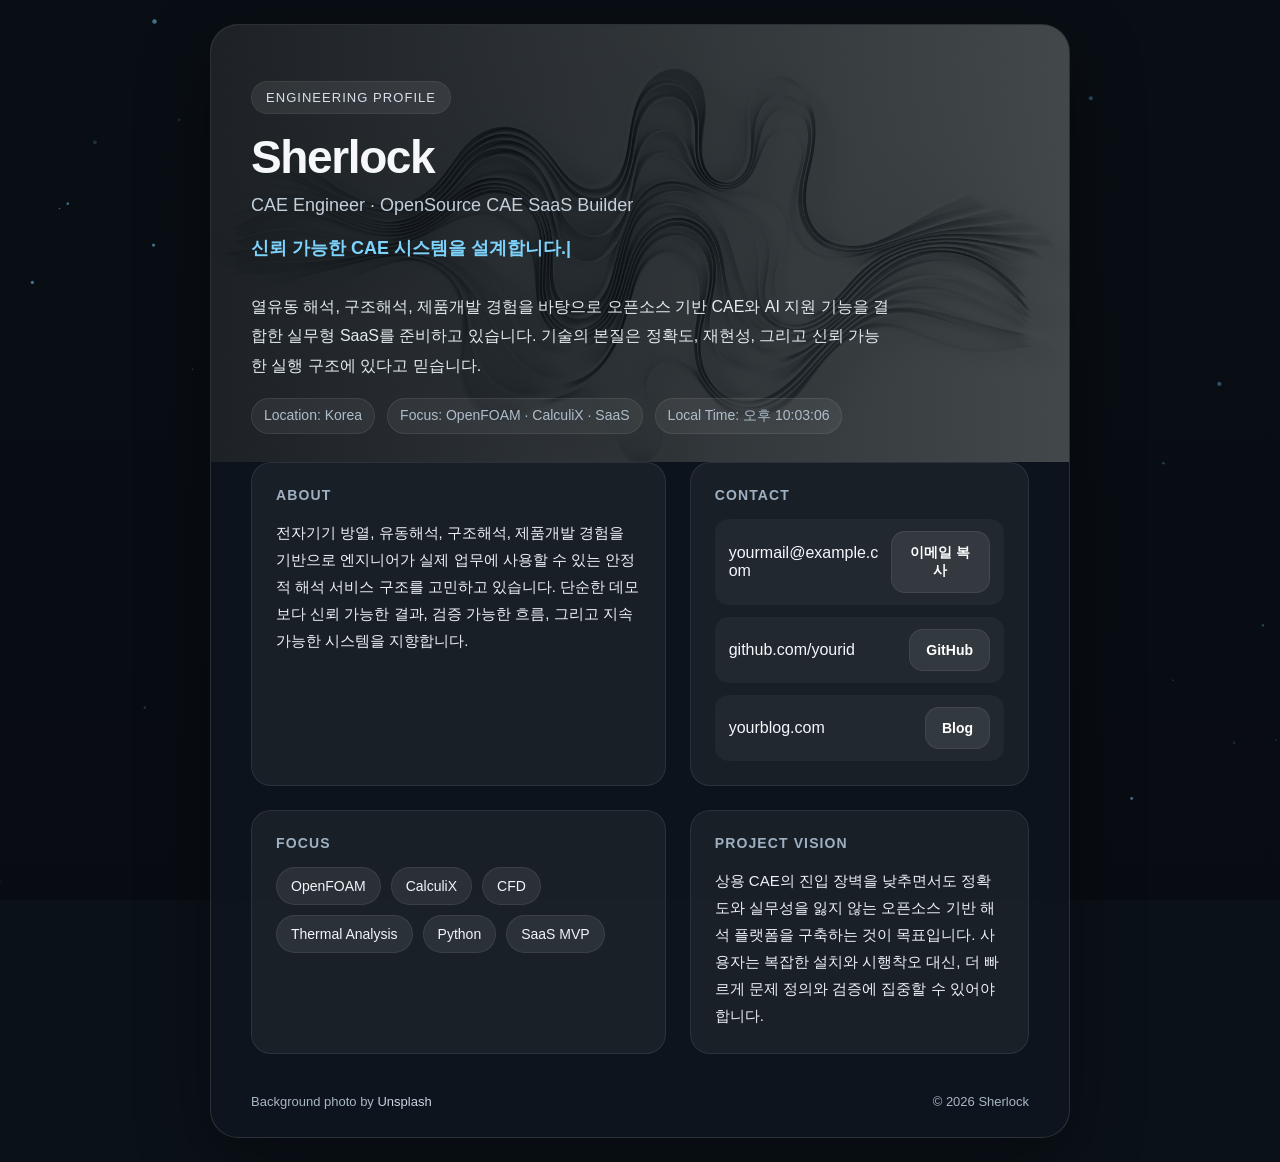
==== index.html @ dfd382bc "소스 깃 설정" ====
<!DOCTYPE html>
<html lang="ko">
<head>
  <meta charset="UTF-8" />
  <meta name="viewport" content="width=device-width, initial-scale=1.0" />
  <title>셜록 | Profile</title>
  <meta
    name="description"
    content="CAE, 엔지니어링, 오픈소스 기반 SaaS를 준비하는 셜록의 웹명함 프로필"
  />
  <link rel="stylesheet" href="./style.css" />
</head>
<body>
  <canvas id="particleCanvas"></canvas>

  <div class="page">
    <div class="card" id="profileCard">
      <header class="hero reveal" id="heroSection">
        <div class="heroSlideshow">
          <div class="heroSlide isActive" style="background-image: url('./image1.jpg');"></div>
          <div class="heroSlide" style="background-image: url('./image2.jpg');"></div>
          <div class="heroSlide" style="background-image: url('./image3.jpg');"></div>
          <div class="heroOverlay"></div>
        </div>

        <div class="heroContent">
          <div class="badge">Engineering Profile</div>
          <h1 class="name">Sherlock</h1>
          <p class="role">CAE Engineer · OpenSource CAE SaaS Builder</p>

          <div class="typingWrap">
            <span id="typingText"></span><span class="typingCursor">|</span>
          </div>

          <p class="intro">
            열유동 해석, 구조해석, 제품개발 경험을 바탕으로
            오픈소스 기반 CAE와 AI 지원 기능을 결합한 실무형 SaaS를 준비하고 있습니다.
            기술의 본질은 정확도, 재현성, 그리고 신뢰 가능한 실행 구조에 있다고 믿습니다.
          </p>

          <div class="metaRow">
            <div class="metaItem">Location: Korea</div>
            <div class="metaItem">Focus: OpenFOAM · CalculiX · SaaS</div>
            <div class="metaItem">Local Time: <span id="currentTime">--:--:--</span></div>
          </div>
        </div>
      </header>

      <main class="content">
        <section class="section reveal">
          <h2 class="sectionTitle">About</h2>
          <p class="aboutText">
            전자기기 방열, 유동해석, 구조해석, 제품개발 경험을 기반으로
            엔지니어가 실제 업무에 사용할 수 있는 안정적 해석 서비스 구조를 고민하고 있습니다.
            단순한 데모보다 신뢰 가능한 결과, 검증 가능한 흐름, 그리고 지속 가능한 시스템을 지향합니다.
          </p>
        </section>

        <section class="section reveal">
          <h2 class="sectionTitle">Contact</h2>
          <div class="contactGroup">
            <div class="contactLine">
              <span class="contactValue" id="emailText">yourmail@example.com</span>
              <button class="copyButton" id="copyEmailButton" type="button">이메일 복사</button>
            </div>

            <div class="contactLine">
              <span class="contactValue">github.com/yourid</span>
              <a
                class="linkButton"
                href="https://github.com/yourid"
                target="_blank"
                rel="noopener noreferrer"
              >
                GitHub
              </a>
            </div>

            <div class="contactLine">
              <span class="contactValue">yourblog.com</span>
              <a
                class="linkButton"
                href="https://yourblog.com"
                target="_blank"
                rel="noopener noreferrer"
              >
                Blog
              </a>
            </div>
          </div>
        </section>

        <section class="section reveal">
          <h2 class="sectionTitle">Focus</h2>
          <ul class="skillList">
            <li class="skillItem">OpenFOAM</li>
            <li class="skillItem">CalculiX</li>
            <li class="skillItem">CFD</li>
            <li class="skillItem">Thermal Analysis</li>
            <li class="skillItem">Python</li>
            <li class="skillItem">SaaS MVP</li>
          </ul>
        </section>

        <section class="section reveal">
          <h2 class="sectionTitle">Project Vision</h2>
          <p class="projectText">
            상용 CAE의 진입 장벽을 낮추면서도 정확도와 실무성을 잃지 않는
            오픈소스 기반 해석 플랫폼을 구축하는 것이 목표입니다.
            사용자는 복잡한 설치와 시행착오 대신, 더 빠르게 문제 정의와 검증에 집중할 수 있어야 합니다.
          </p>
        </section>
      </main>

      <footer class="footer">
        <div>
          Background photo by
          <a
            class="photoCredit"
            href="https://unsplash.com/"
            target="_blank"
            rel="noopener noreferrer"
          >
            Unsplash
          </a>
        </div>
        <div>© 2026 Sherlock</div>
      </footer>
    </div>
  </div>

  <div class="toast" id="toast">복사되었습니다.</div>

  <script src="./script.js"></script>
</body>
</html>
---- style.css ----
* {
  box-sizing: border-box;
}

:root {
  --bgColor: #0b1118;
  --cardColor: rgba(16, 23, 32, 0.72);
  --lineColor: rgba(255, 255, 255, 0.12);
  --textColor: #f5f7fa;
  --mutedColor: #aebdca;
  --accentColor: #7dd3fc;
  --shadowColor: rgba(0, 0, 0, 0.35);
}

html,
body {
  margin: 0;
  padding: 0;
  width: 100%;
  min-height: 100%;
  font-family: "Segoe UI", Arial, sans-serif;
  background-color: var(--bgColor);
  color: var(--textColor);
  scroll-behavior: smooth;
}

body {
  position: relative;
  overflow-x: hidden;
  background-image:
    linear-gradient(rgba(7, 11, 17, 0.45), rgba(7, 11, 17, 0.8)),
    url("./index.jpg");
  background-size: cover;
  background-position: center;
  background-attachment: fixed;
}

#particleCanvas {
  position: fixed;
  inset: 0;
  width: 100%;
  height: 100%;
  z-index: 0;
  pointer-events: none;
}

.page {
  position: relative;
  z-index: 1;
  min-height: 100vh;
  display: flex;
  align-items: center;
  justify-content: center;
  padding: 24px;
}

.card {
  width: 100%;
  max-width: 860px;
  background: var(--cardColor);
  border: 1px solid var(--lineColor);
  border-radius: 28px;
  backdrop-filter: blur(14px);
  -webkit-backdrop-filter: blur(14px);
  box-shadow: 0 24px 70px var(--shadowColor);
  overflow: hidden;
  transform-style: preserve-3d;
  transition: transform 0.18s ease, box-shadow 0.18s ease;
  will-change: transform;
}

.hero {
  position: relative;
  min-height: 420px;
  padding: 0;
  overflow: hidden;
}

.heroSlideshow {
  position: absolute;
  inset: 0;
  z-index: 0;
}

.heroSlide {
  position: absolute;
  inset: 0;
  opacity: 0;
  transition: opacity 1s ease;
  background-size: cover;
  background-position: center;
  background-repeat: no-repeat;
  transform: scale(1.04);
  filter: brightness(0.62);
}

.heroSlide.isActive {
  opacity: 1;
}

.heroOverlay {
  position: absolute;
  inset: 0;
  background:
    linear-gradient(
      90deg,
      rgba(7, 11, 17, 0.78) 0%,
      rgba(7, 11, 17, 0.62) 45%,
      rgba(7, 11, 17, 0.42) 100%
    );
}

.heroContent {
  position: relative;
  z-index: 1;
  padding: 56px 40px 28px;
}

.badge {
  display: inline-block;
  padding: 8px 14px;
  border-radius: 999px;
  font-size: 13px;
  letter-spacing: 0.08em;
  text-transform: uppercase;
  background: rgba(255, 255, 255, 0.08);
  color: #d7e0ea;
  margin-bottom: 18px;
  border: 1px solid rgba(255, 255, 255, 0.06);
}

.name {
  margin: 0;
  font-size: 46px;
  line-height: 1.1;
  font-weight: 800;
  letter-spacing: -0.03em;
}

.role {
  margin: 12px 0 0;
  font-size: 18px;
  color: #c4d0db;
}

.typingWrap {
  margin-top: 20px;
  min-height: 34px;
  font-size: 18px;
  color: var(--accentColor);
  font-weight: 600;
}

.typingCursor {
  display: inline-block;
  width: 10px;
  animation: blinkCursor 0.9s infinite;
}

@keyframes blinkCursor {
  0%, 49% {
    opacity: 1;
  }
  50%, 100% {
    opacity: 0;
  }
}

.intro {
  margin: 22px 0 0;
  max-width: 640px;
  font-size: 16px;
  line-height: 1.85;
  color: #e4ebf2;
}

.metaRow {
  margin-top: 18px;
  display: flex;
  flex-wrap: wrap;
  gap: 12px;
  color: var(--mutedColor);
  font-size: 14px;
}

.metaItem {
  padding: 8px 12px;
  border-radius: 999px;
  background: rgba(255, 255, 255, 0.06);
  border: 1px solid rgba(255, 255, 255, 0.08);
}

.content {
  padding: 0 40px 40px;
  display: grid;
  grid-template-columns: 1.1fr 0.9fr;
  gap: 24px;
}

.section {
  padding: 24px;
  border-radius: 20px;
  background: rgba(255, 255, 255, 0.05);
  border: 1px solid rgba(255, 255, 255, 0.08);
}

.sectionTitle {
  margin: 0 0 16px;
  font-size: 14px;
  letter-spacing: 0.08em;
  text-transform: uppercase;
  color: #9eb0c2;
}

.aboutText,
.projectText {
  margin: 0;
  font-size: 15px;
  line-height: 1.8;
  color: #edf2f7;
}

.contactGroup {
  display: grid;
  gap: 12px;
}

.contactLine {
  display: flex;
  align-items: center;
  justify-content: space-between;
  gap: 10px;
  padding: 12px 14px;
  border-radius: 14px;
  background: rgba(255, 255, 255, 0.04);
}

.contactValue {
  word-break: break-all;
}

.copyButton,
.linkButton {
  border: 0;
  outline: 0;
  cursor: pointer;
  text-decoration: none;
  display: inline-flex;
  align-items: center;
  justify-content: center;
  gap: 8px;
  padding: 12px 16px;
  border-radius: 14px;
  background: rgba(255, 255, 255, 0.08);
  color: #ffffff;
  transition: transform 0.18s ease, background 0.18s ease, border-color 0.18s ease;
  border: 1px solid rgba(255, 255, 255, 0.08);
  font-size: 14px;
  font-weight: 600;
}

.copyButton:hover,
.linkButton:hover {
  transform: translateY(-2px);
  background: rgba(125, 211, 252, 0.14);
  border-color: rgba(125, 211, 252, 0.35);
}

.skillList {
  list-style: none;
  padding: 0;
  margin: 0;
  display: flex;
  flex-wrap: wrap;
  gap: 10px;
}

.skillItem {
  padding: 10px 14px;
  border-radius: 999px;
  font-size: 14px;
  background: rgba(255, 255, 255, 0.08);
  color: #f2f6fa;
  border: 1px solid rgba(255, 255, 255, 0.08);
  transition: transform 0.18s ease, background 0.18s ease;
}

.skillItem:hover {
  transform: translateY(-2px) scale(1.03);
  background: rgba(125, 211, 252, 0.14);
}

.reveal {
  opacity: 1;
  transform: translateY(0);
  transition: opacity 0.7s ease, transform 0.7s ease;
}

.jsEnabled .reveal {
  opacity: 0;
  transform: translateY(22px);
}

.jsEnabled .reveal.visible {
  opacity: 1;
  transform: translateY(0);
}

.footer {
  padding: 0 40px 28px;
  font-size: 13px;
  color: #a9b7c5;
  display: flex;
  flex-wrap: wrap;
  gap: 10px 16px;
  justify-content: space-between;
  align-items: center;
}

.photoCredit {
  color: #c9d5df;
  text-decoration: none;
}

.toast {
  position: fixed;
  right: 20px;
  bottom: 20px;
  z-index: 20;
  padding: 12px 16px;
  border-radius: 14px;
  background: rgba(10, 17, 26, 0.92);
  color: #ffffff;
  border: 1px solid rgba(125, 211, 252, 0.24);
  box-shadow: 0 12px 30px rgba(0, 0, 0, 0.25);
  opacity: 0;
  transform: translateY(12px);
  pointer-events: none;
  transition: opacity 0.25s ease, transform 0.25s ease;
  font-size: 14px;
}

.toast.show {
  opacity: 1;
  transform: translateY(0);
}

@media (max-width: 820px) {
  .hero {
    min-height: 420px;
  }

  .heroContent {
    padding: 40px 22px 20px;
  }

  .content {
    grid-template-columns: 1fr;
    padding: 0 22px 24px;
  }

  .footer {
    padding: 0 22px 22px;
    flex-direction: column;
    align-items: flex-start;
  }

  .name {
    font-size: 34px;
  }

  .role,
  .typingWrap {
    font-size: 16px;
  }

  .intro {
    font-size: 15px;
  }

  body {
    background-attachment: scroll;
  }

  .contactLine {
    flex-direction: column;
    align-items: stretch;
  }

  .copyButton,
  .linkButton {
    width: 100%;
  }
}
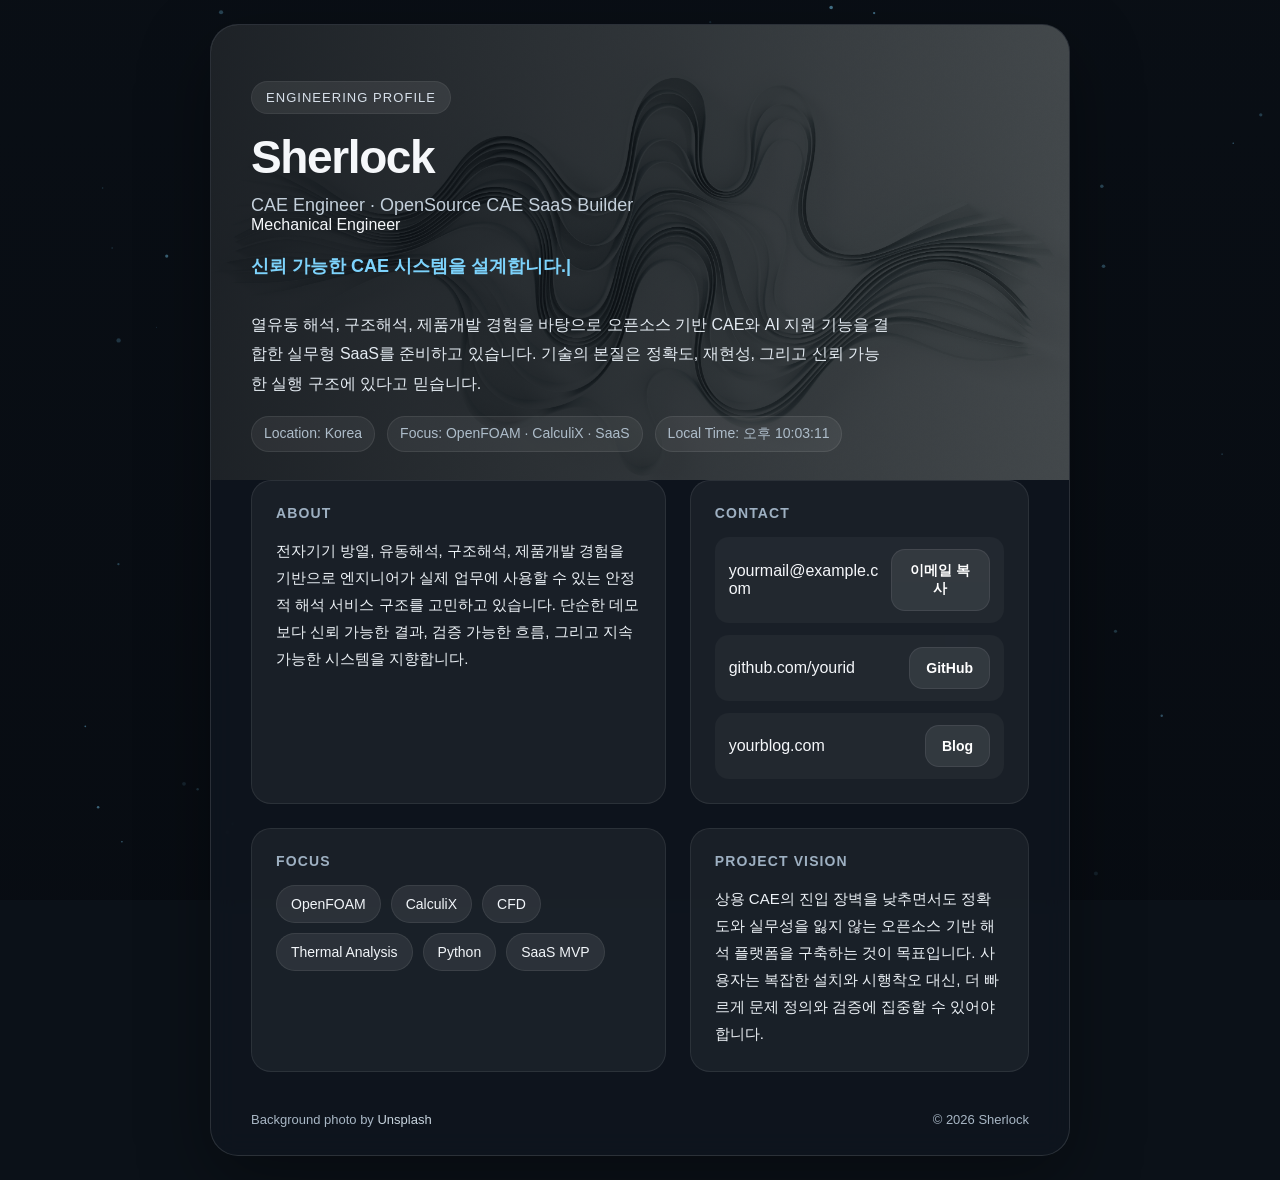
==== commit fb93dd6a: "변경" ====
--- a/index.html
+++ b/index.html
@@ -27,6 +27,11 @@
           <div class="badge">Engineering Profile</div>
           <h1 class="name">Sherlock</h1>
           <p class="role">CAE Engineer · OpenSource CAE SaaS Builder</p>
+
+          <div class="subRole">
+           
+            <span>Mechanical Engineer</span>
+          </div>
 
           <div class="typingWrap">
             <span id="typingText"></span><span class="typingCursor">|</span>
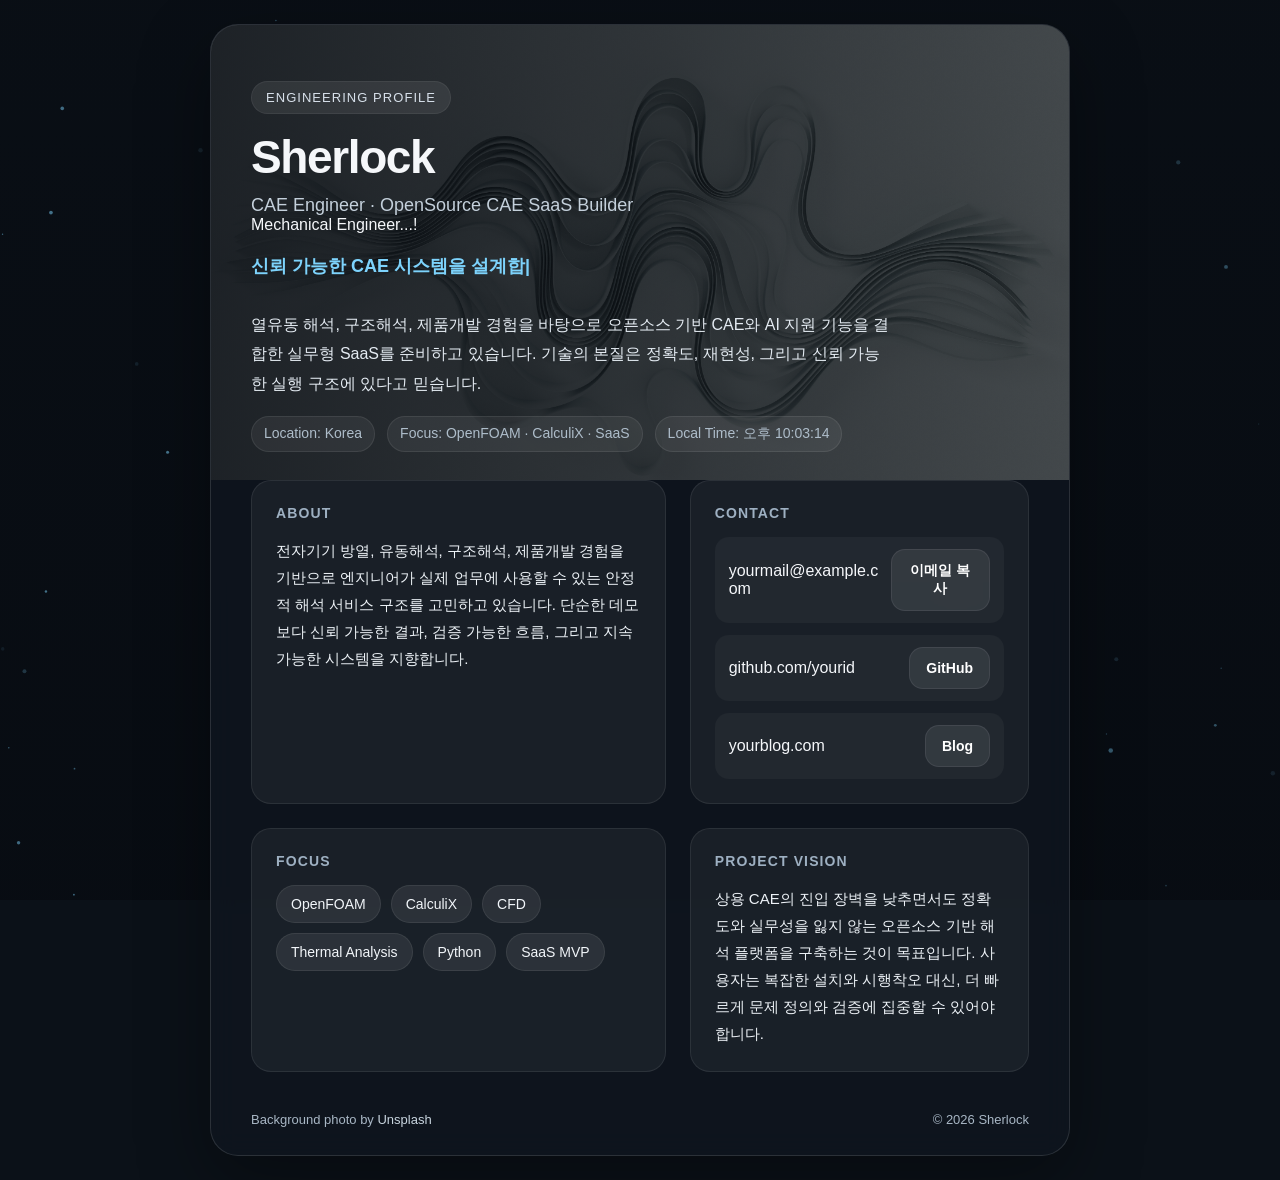
==== commit cfedc9fe: "내용수정1" ====
--- a/index.html
+++ b/index.html
@@ -30,7 +30,7 @@
 
           <div class="subRole">
            
-            <span>Mechanical Engineer</span>
+            <span>Mechanical Engineer...!</span>
           </div>
 
           <div class="typingWrap">
